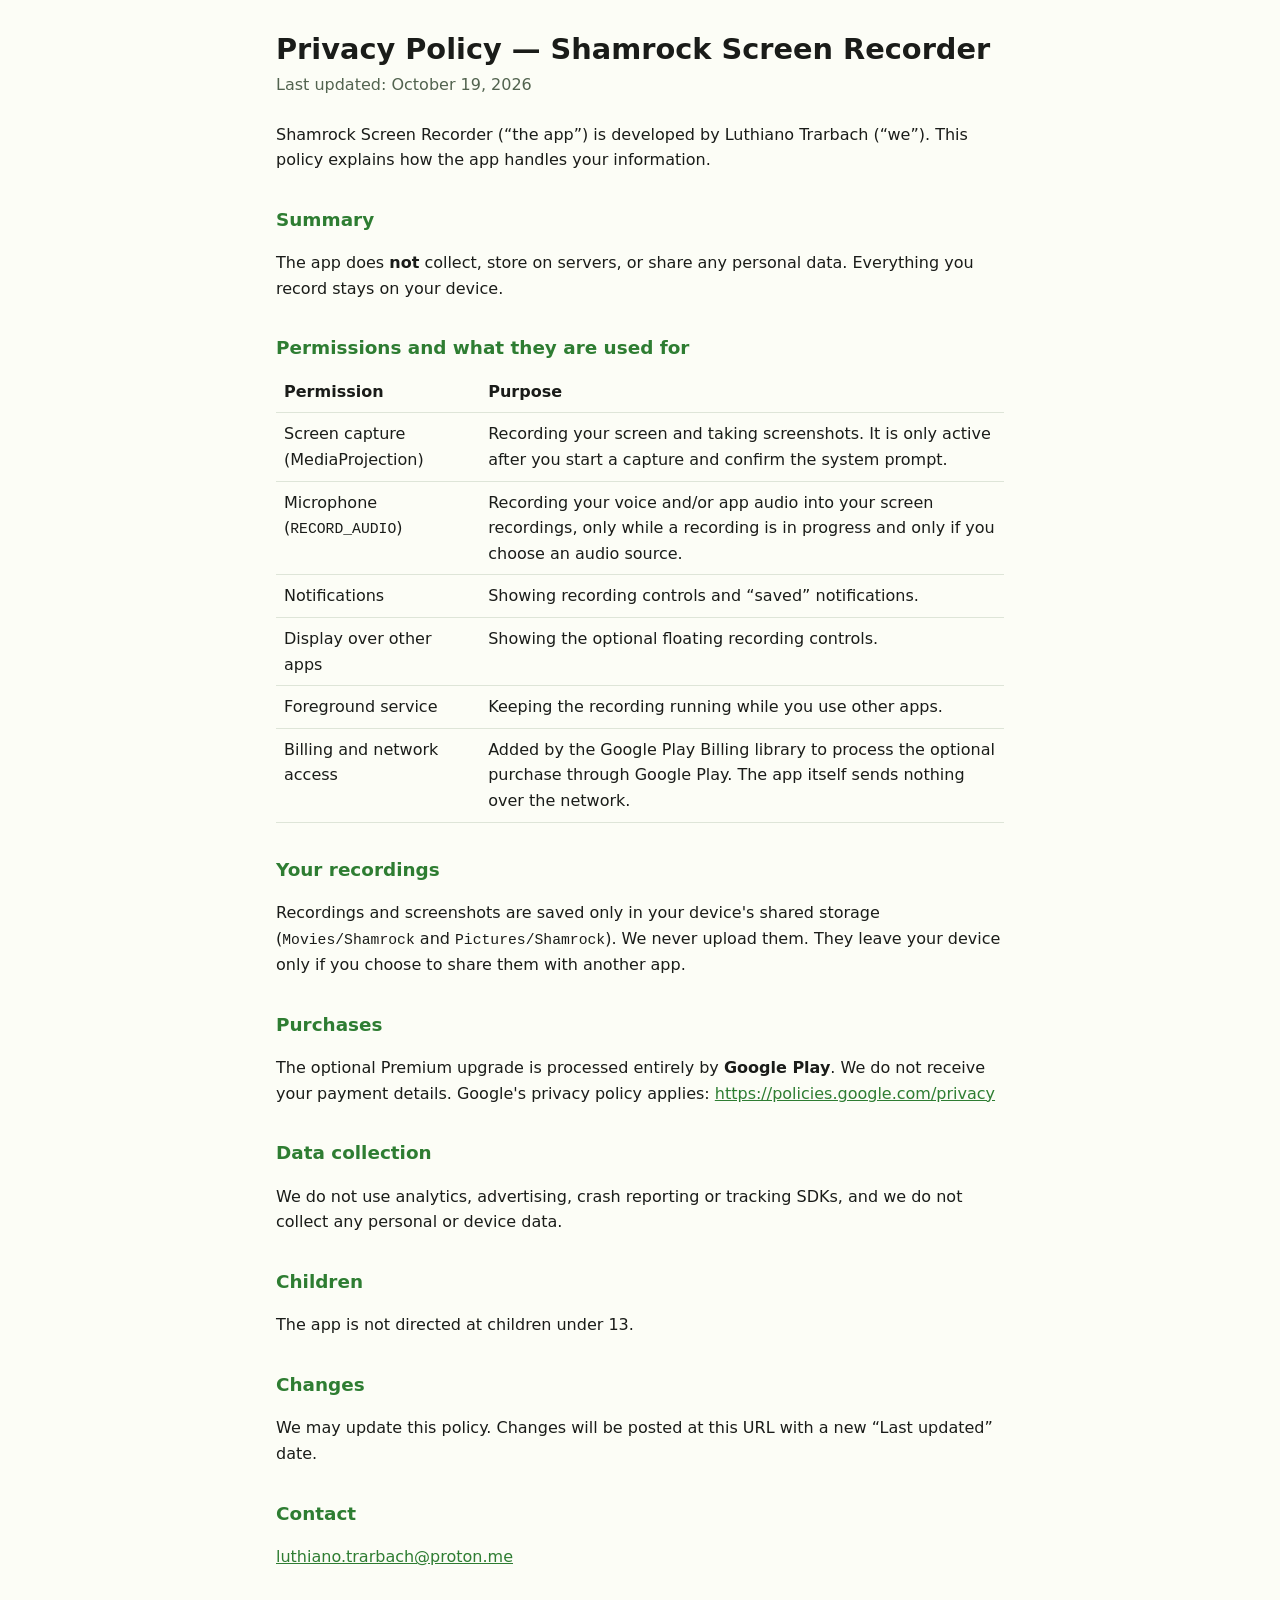
==== screen-recorder/index.html @ 5cd92636 "Add privacy policy for Shamrock Screen Recorder Co-Authored-By: Claude Opus 5.5 <noreply@anthropic.c" ====
<!doctype html>
<html lang="en">
<head>
<meta charset="utf-8">
<meta name="viewport" content="width=device-width, initial-scale=1">
<title>Screen Recorder Privacy Policy</title>
<meta name="description" content="Privacy policy for the Shamrock Screen Recorder Android app.">
<link rel="stylesheet" href="../style.css">
</head>
<body>
<main>
<h1>Privacy Policy — Shamrock Screen Recorder</h1>
<p class="updated">Last updated: October 19, 2026</p>

<p>Shamrock Screen Recorder (“the app”) is developed by Luthiano Trarbach (“we”). This policy explains how the app handles your information.</p>

<h2>Summary</h2>
<p>The app does <strong>not</strong> collect, store on servers, or share any personal data. Everything you record stays on your device.</p>

<h2>Permissions and what they are used for</h2>
<table>
  <thead><tr><th>Permission</th><th>Purpose</th></tr></thead>
  <tbody>
    <tr><td>Screen capture (MediaProjection)</td><td>Recording your screen and taking screenshots. It is only active after you start a capture and confirm the system prompt.</td></tr>
    <tr><td>Microphone (<code>RECORD_AUDIO</code>)</td><td>Recording your voice and/or app audio into your screen recordings, only while a recording is in progress and only if you choose an audio source.</td></tr>
    <tr><td>Notifications</td><td>Showing recording controls and “saved” notifications.</td></tr>
    <tr><td>Display over other apps</td><td>Showing the optional floating recording controls.</td></tr>
    <tr><td>Foreground service</td><td>Keeping the recording running while you use other apps.</td></tr>
    <tr><td>Billing and network access</td><td>Added by the Google Play Billing library to process the optional purchase through Google Play. The app itself sends nothing over the network.</td></tr>
  </tbody>
</table>

<h2>Your recordings</h2>
<p>Recordings and screenshots are saved only in your device's shared storage (<code>Movies/Shamrock</code> and <code>Pictures/Shamrock</code>). We never upload them. They leave your device only if you choose to share them with another app.</p>

<h2>Purchases</h2>
<p>The optional Premium upgrade is processed entirely by <strong>Google Play</strong>. We do not receive your payment details. Google's privacy policy applies: <a href="https://policies.google.com/privacy">https://policies.google.com/privacy</a></p>

<h2>Data collection</h2>
<p>We do not use analytics, advertising, crash reporting or tracking SDKs, and we do not collect any personal or device data.</p>

<h2>Children</h2>
<p>The app is not directed at children under 13.</p>

<h2>Changes</h2>
<p>We may update this policy. Changes will be posted at this URL with a new “Last updated” date.</p>

<h2>Contact</h2>
<p><a href="mailto:luthiano.trarbach@proton.me">luthiano.trarbach@proton.me</a></p>
</main>
</body>
</html>
---- style.css ----
:root { --fg: #1a1c19; --muted: #52634f; --accent: #2e7d32; --bg: #fcfdf6; --line: #dee5d8; }
@media (prefers-color-scheme: dark) { :root { --fg: #e2e3dd; --muted: #b9ccb4; --accent: #9cd69a; --bg: #1a1c19; --line: #424940; } }
* { box-sizing: border-box; }
body { margin: 0; background: var(--bg); color: var(--fg); font: 16px/1.6 system-ui, -apple-system, "Segoe UI", Roboto, sans-serif; }
main { max-width: 760px; margin: 0 auto; padding: 32px 16px 64px; }
h1 { font-size: 1.8rem; line-height: 1.25; margin: 0 0 4px; }
h2 { font-size: 1.15rem; margin: 32px 0 8px; color: var(--accent); }
.updated { color: var(--muted); margin: 0 0 24px; }
table { border-collapse: collapse; width: 100%; margin: 8px 0; }
th, td { text-align: left; vertical-align: top; padding: 8px; border-bottom: 1px solid var(--line); }
a { color: var(--accent); }
code { font-size: 0.92em; }
ul { padding-left: 1.2em; }
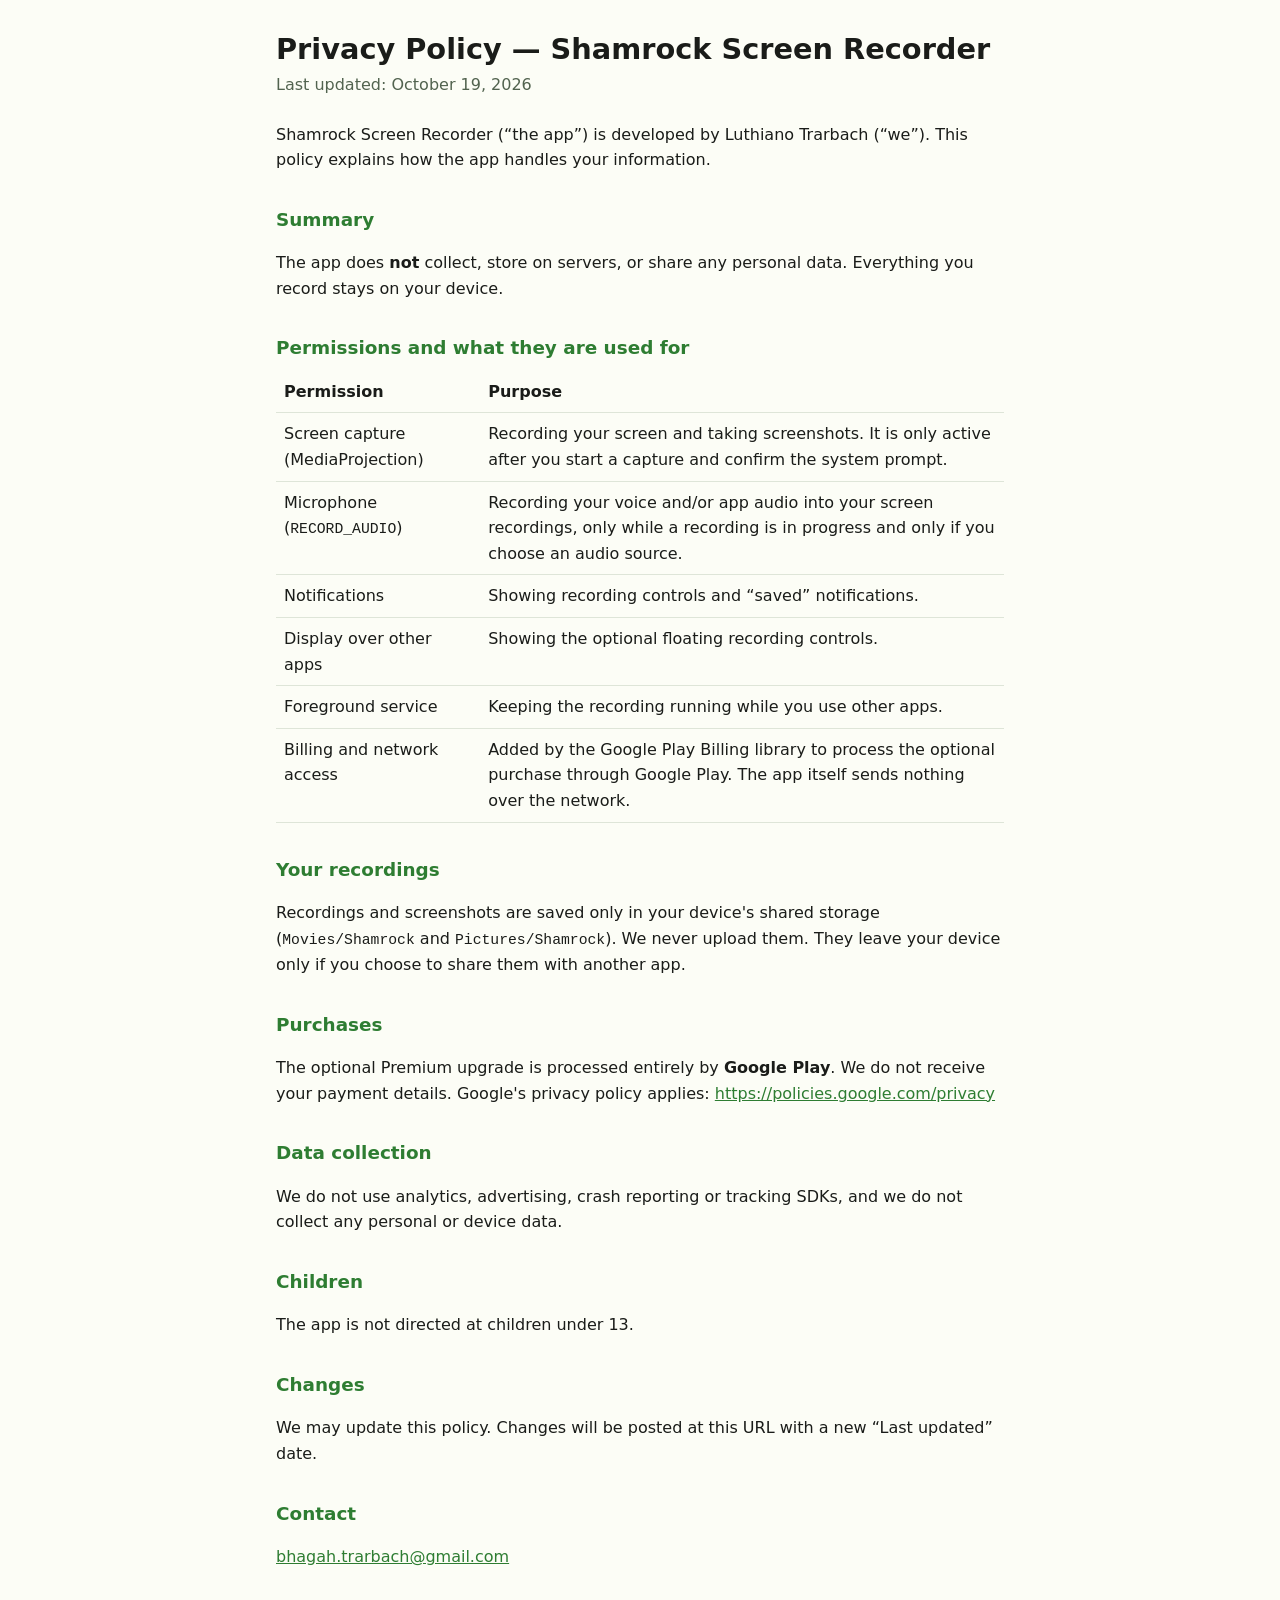
==== commit e40766a3: "Screen Recorder policy: use the same contact email as Scanner Co-Authored-By: Claude Opus 5.5 <norep" ====
--- a/screen-recorder/index.html
+++ b/screen-recorder/index.html
@@ -46,7 +46,7 @@
 <p>We may update this policy. Changes will be posted at this URL with a new “Last updated” date.</p>
 
 <h2>Contact</h2>
-<p><a href="mailto:luthiano.trarbach@proton.me">luthiano.trarbach@proton.me</a></p>
+<p><a href="mailto:bhagah.trarbach@gmail.com">bhagah.trarbach@gmail.com</a></p>
 </main>
 </body>
 </html>
